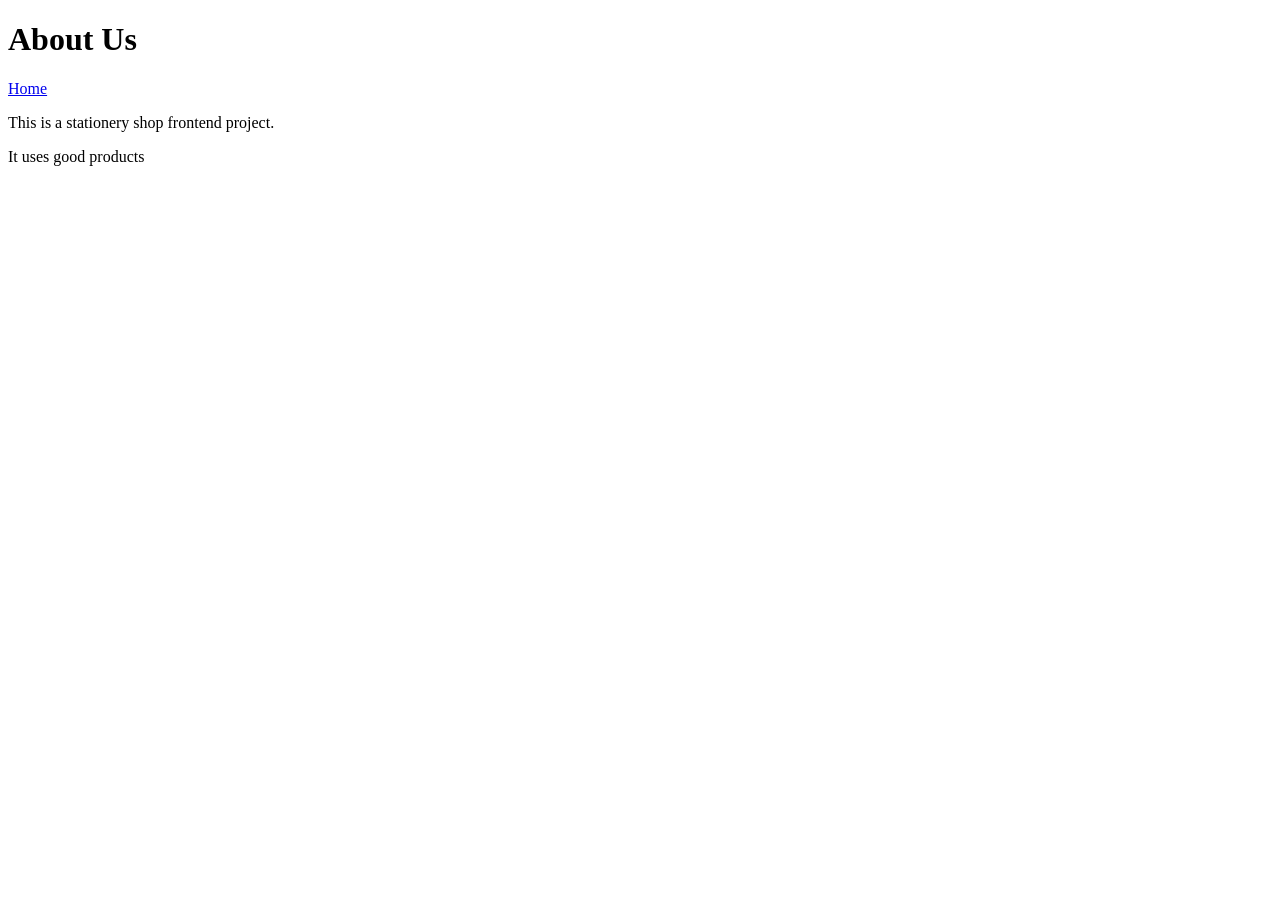
==== about.html @ f186998a "Add files via upload" ====
<!DOCTYPE html>

<html>
<head>
<title>About</title>
<link rel="stylesheet" href="css/style.css">
</head>
<body>

<header><h1>About Us</h1></header>

<nav>
<a href="index.html">Home</a>
</nav>

<div class="container">
<p>This is a stationery shop frontend project.</p>
<p>It uses good products</p>
</div>

</body>
</html>
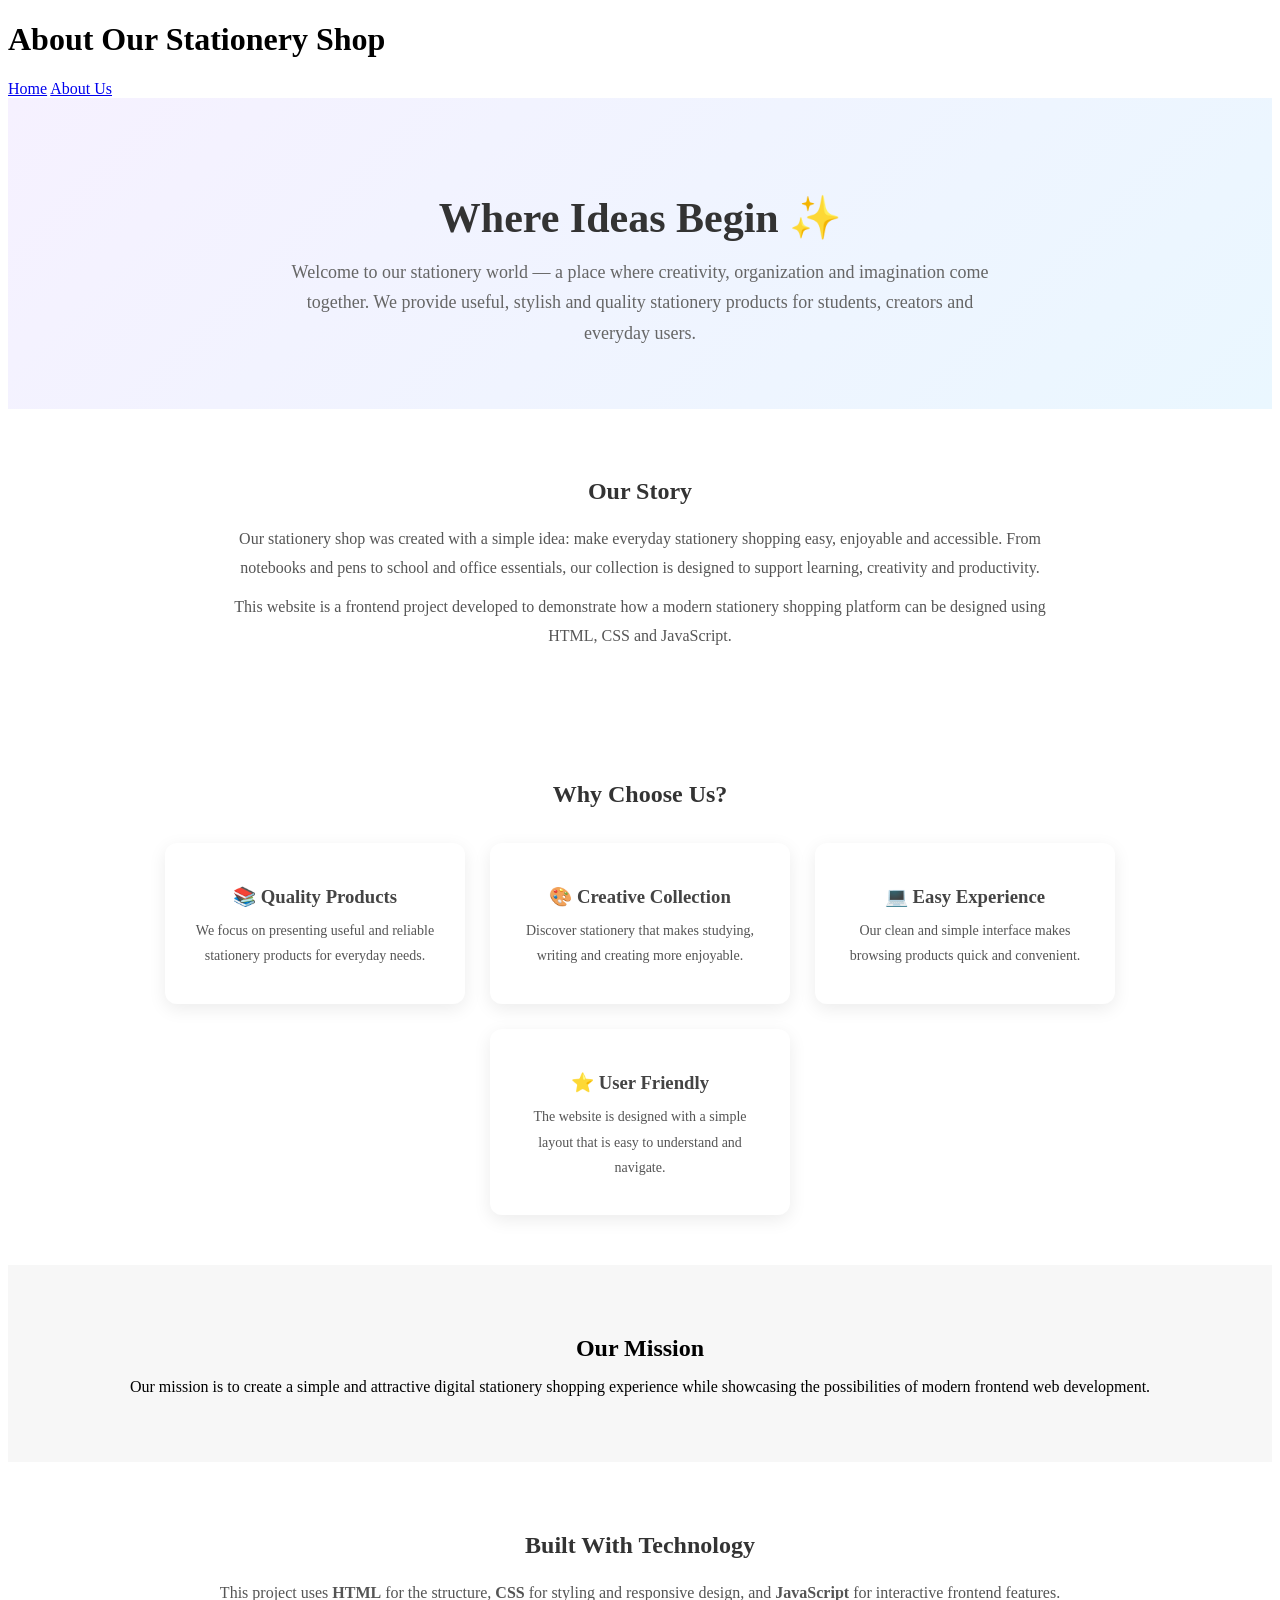
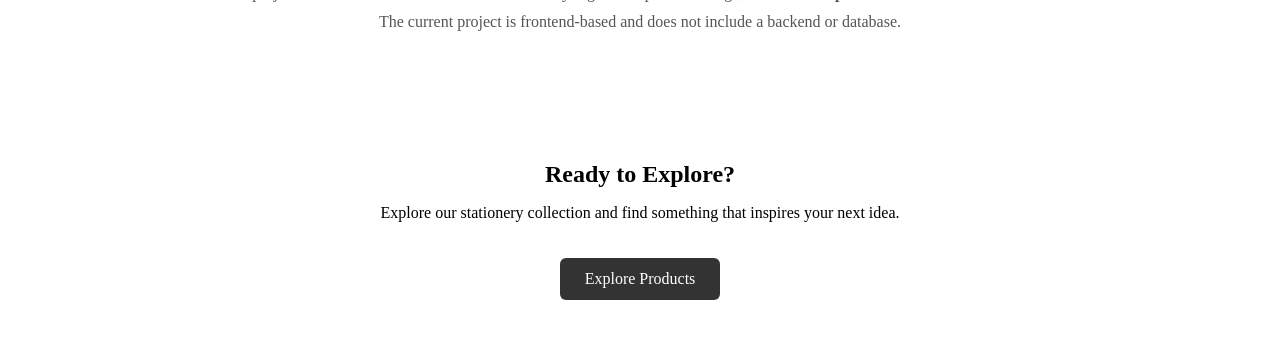
==== commit 8b8e8868: "Revamp About page with new layout and styles Updated the About page with new content and styling." ====
--- a/about.html
+++ b/about.html
@@ -1,22 +1,221 @@
 <!DOCTYPE html>
-
-<html>
+<html lang="en">
+
 <head>
-<title>About</title>
-<link rel="stylesheet" href="css/style.css">
+    <meta charset="UTF-8">
+    <meta name="viewport" content="width=device-width, initial-scale=1.0">
+    <title>About Us - Stationery Shop</title>
+    <link rel="stylesheet" href="css/style.css">
+
+    <style>
+        .about-hero {
+            text-align: center;
+            padding: 60px 20px;
+            background: linear-gradient(135deg, #f6f1ff, #eaf7ff);
+        }
+
+        .about-hero h2 {
+            font-size: 42px;
+            margin-bottom: 15px;
+            color: #333;
+        }
+
+        .about-hero p {
+            max-width: 700px;
+            margin: auto;
+            font-size: 18px;
+            color: #666;
+            line-height: 1.7;
+        }
+
+        .about-section {
+            max-width: 1100px;
+            margin: auto;
+            padding: 50px 20px;
+        }
+
+        .about-section h2 {
+            text-align: center;
+            margin-bottom: 20px;
+            color: #333;
+        }
+
+        .about-section p {
+            text-align: center;
+            max-width: 850px;
+            margin: 10px auto;
+            line-height: 1.8;
+            color: #555;
+        }
+
+        .features {
+            display: flex;
+            justify-content: center;
+            gap: 25px;
+            flex-wrap: wrap;
+            margin-top: 35px;
+        }
+
+        .feature {
+            width: 250px;
+            padding: 25px;
+            text-align: center;
+            background: #fff;
+            border-radius: 12px;
+            box-shadow: 0 5px 18px rgba(0, 0, 0, 0.08);
+        }
+
+        .feature h3 {
+            color: #444;
+            margin-bottom: 10px;
+        }
+
+        .feature p {
+            font-size: 14px;
+        }
+
+        .mission {
+            background: #f7f7f7;
+            text-align: center;
+            padding: 50px 20px;
+        }
+
+        .mission h2 {
+            margin-bottom: 15px;
+        }
+
+        .cta {
+            text-align: center;
+            padding: 45px 20px;
+        }
+
+        .cta h2 {
+            margin-bottom: 10px;
+        }
+
+        .cta a {
+            display: inline-block;
+            margin-top: 20px;
+            padding: 12px 25px;
+            background: #333;
+            color: white;
+            text-decoration: none;
+            border-radius: 6px;
+        }
+
+        .cta a:hover {
+            background: #555;
+        }
+    </style>
 </head>
+
 <body>
 
-<header><h1>About Us</h1></header>
-
-<nav>
-<a href="index.html">Home</a>
-</nav>
-
-<div class="container">
-<p>This is a stationery shop frontend project.</p>
-<p>It uses good products</p>
-</div>
+    <header>
+        <h1>About Our Stationery Shop</h1>
+    </header>
+
+    <nav>
+        <a href="index.html">Home</a>
+        <a href="about.html">About Us</a>
+    </nav>
+    <section class="about-hero">
+        <h2>Where Ideas Begin ✨</h2>
+        <p>
+            Welcome to our stationery world — a place where creativity,
+            organization and imagination come together. We provide useful,
+            stylish and quality stationery products for students, creators
+            and everyday users.
+        </p>
+    </section>
+    <section class="about-section">
+        <h2>Our Story</h2>
+
+        <p>
+            Our stationery shop was created with a simple idea: make everyday
+            stationery shopping easy, enjoyable and accessible. From notebooks
+            and pens to school and office essentials, our collection is designed
+            to support learning, creativity and productivity.
+        </p>
+
+        <p>
+            This website is a frontend project developed to demonstrate how a
+            modern stationery shopping platform can be designed using
+            HTML, CSS and JavaScript.
+        </p>
+    </section>
+    <section class="about-section">
+        <h2>Why Choose Us?</h2>
+
+        <div class="features">
+
+            <div class="feature">
+                <h3>📚 Quality Products</h3>
+                <p>
+                    We focus on presenting useful and reliable stationery
+                    products for everyday needs.
+                </p>
+            </div>
+
+            <div class="feature">
+                <h3>🎨 Creative Collection</h3>
+                <p>
+                    Discover stationery that makes studying, writing and
+                    creating more enjoyable.
+                </p>
+            </div>
+
+            <div class="feature">
+                <h3>💻 Easy Experience</h3>
+                <p>
+                    Our clean and simple interface makes browsing products
+                    quick and convenient.
+                </p>
+            </div>
+
+            <div class="feature">
+                <h3>⭐ User Friendly</h3>
+                <p>
+                    The website is designed with a simple layout that is easy
+                    to understand and navigate.
+                </p>
+            </div>
+
+        </div>
+    </section>
+
+    <section class="mission">
+        <h2>Our Mission</h2>
+
+        <p>
+            Our mission is to create a simple and attractive digital stationery
+            shopping experience while showcasing the possibilities of modern
+            frontend web development.
+        </p>
+    </section>
+    <section class="about-section">
+        <h2>Built With Technology</h2>
+
+        <p>
+            This project uses <strong>HTML</strong> for the structure,
+            <strong>CSS</strong> for styling and responsive design, and
+            <strong>JavaScript</strong> for interactive frontend features.
+            The current project is frontend-based and does not include a
+            backend or database.
+        </p>
+    </section>
+
+ 
+    <section class="cta">
+        <h2>Ready to Explore?</h2>
+
+        <p>
+            Explore our stationery collection and find something that
+            inspires your next idea.
+        </p>
+
+        <a href="index.html">Explore Products</a>
+    </section>
 
 </body>
 </html>
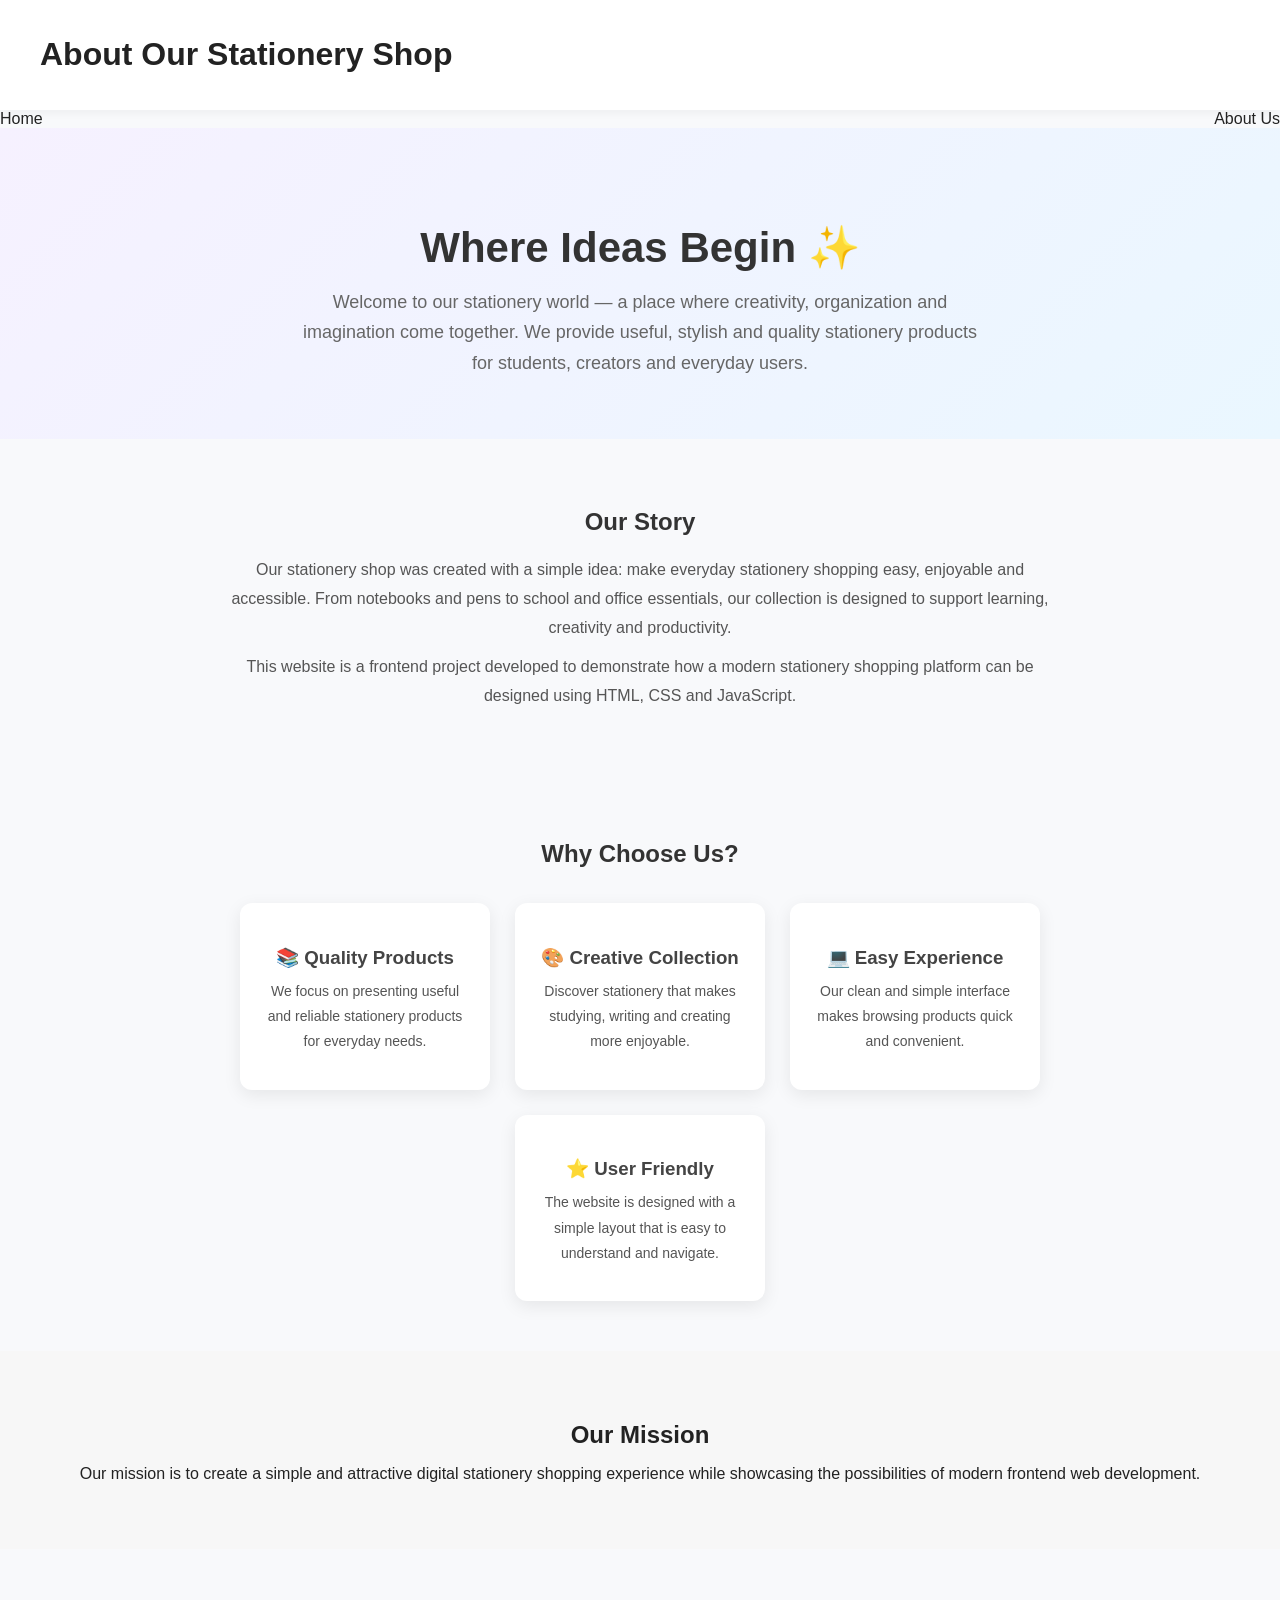
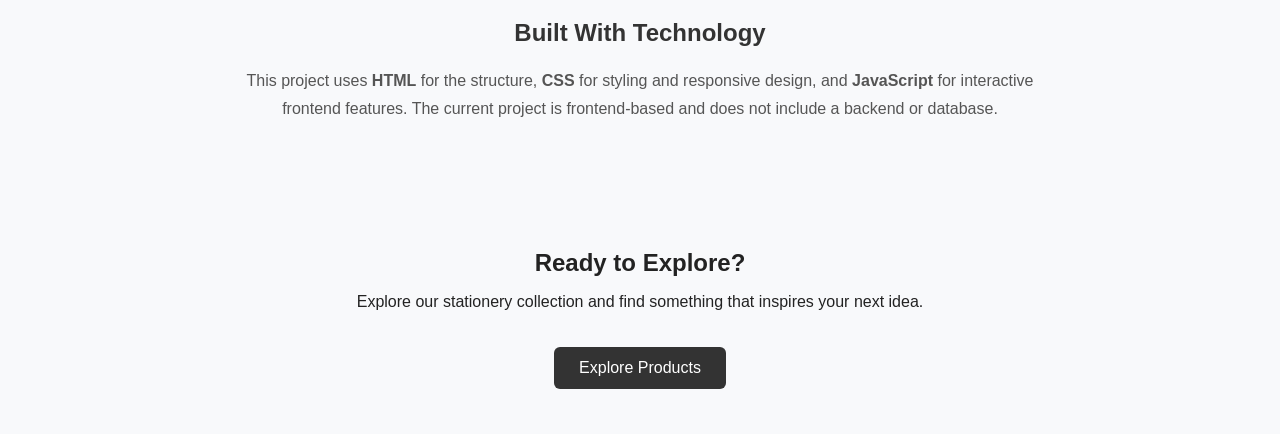
==== commit 9c0016d1: "Update about.html" ====
--- a/about.html
+++ b/about.html
@@ -5,108 +5,8 @@
     <meta charset="UTF-8">
     <meta name="viewport" content="width=device-width, initial-scale=1.0">
     <title>About Us - Stationery Shop</title>
-    <link rel="stylesheet" href="css/style.css">
+    <link rel="stylesheet" href="styles.css">
 
-    <style>
-        .about-hero {
-            text-align: center;
-            padding: 60px 20px;
-            background: linear-gradient(135deg, #f6f1ff, #eaf7ff);
-        }
-
-        .about-hero h2 {
-            font-size: 42px;
-            margin-bottom: 15px;
-            color: #333;
-        }
-
-        .about-hero p {
-            max-width: 700px;
-            margin: auto;
-            font-size: 18px;
-            color: #666;
-            line-height: 1.7;
-        }
-
-        .about-section {
-            max-width: 1100px;
-            margin: auto;
-            padding: 50px 20px;
-        }
-
-        .about-section h2 {
-            text-align: center;
-            margin-bottom: 20px;
-            color: #333;
-        }
-
-        .about-section p {
-            text-align: center;
-            max-width: 850px;
-            margin: 10px auto;
-            line-height: 1.8;
-            color: #555;
-        }
-
-        .features {
-            display: flex;
-            justify-content: center;
-            gap: 25px;
-            flex-wrap: wrap;
-            margin-top: 35px;
-        }
-
-        .feature {
-            width: 250px;
-            padding: 25px;
-            text-align: center;
-            background: #fff;
-            border-radius: 12px;
-            box-shadow: 0 5px 18px rgba(0, 0, 0, 0.08);
-        }
-
-        .feature h3 {
-            color: #444;
-            margin-bottom: 10px;
-        }
-
-        .feature p {
-            font-size: 14px;
-        }
-
-        .mission {
-            background: #f7f7f7;
-            text-align: center;
-            padding: 50px 20px;
-        }
-
-        .mission h2 {
-            margin-bottom: 15px;
-        }
-
-        .cta {
-            text-align: center;
-            padding: 45px 20px;
-        }
-
-        .cta h2 {
-            margin-bottom: 10px;
-        }
-
-        .cta a {
-            display: inline-block;
-            margin-top: 20px;
-            padding: 12px 25px;
-            background: #333;
-            color: white;
-            text-decoration: none;
-            border-radius: 6px;
-        }
-
-        .cta a:hover {
-            background: #555;
-        }
-    </style>
 </head>
 
 <body>
--- a/styles.css
+++ b/styles.css
@@ -0,0 +1,223 @@
+*{
+  box-sizing: border-box;
+}
+
+body {
+  margin: 0;
+  font-family: 'Segoe UI', sans-serif;
+  background: #f8f9fb;
+  color: #222;
+}
+
+h1, h2, h3 {
+  font-weight: 600;
+}
+
+a {
+  text-decoration: none;
+  color: inherit;
+}
+
+header {
+  background: white;
+  box-shadow: 0 2px 10px rgba(0, 0, 0, 0.05);
+  padding: 15px 40px;
+}
+
+nav {
+  display: flex;
+  justify-content: space-between;
+  align-items: center;
+}
+
+nav h2 {
+  color: #2c3e50;
+}
+
+nav ul {
+  display: flex;
+  list-style: none;
+  gap: 20px;
+}
+
+nav ul li a {
+  padding: 8px 12px;
+  border-radius: 6px;
+  transition: background 0.3s, color 0.3s;
+}
+
+nav ul li a:hover {
+  background: #2c3e50;
+  color: white;
+}
+
+.hero {
+  padding: 80px 40px;
+  background: linear-gradient(120deg, #2c3e50, #34495e);
+  color: white;
+  text-align: center;
+}
+
+.products {
+  display: grid;
+  grid-template-columns: repeat(auto-fit, minmax(250px, 1fr));
+  gap: 25px;
+  padding: 40px;
+}
+
+.card {
+  background: white;
+  padding: 20px;
+  border-radius: 12px;
+  box-shadow: 0 5px 20px rgba(0, 0, 0, 0.05);
+  transition: transform 0.3s;
+}
+
+.card:hover {
+  transform: translateY(-5px);
+}
+
+.card img {
+  width: 100%;
+  border-radius: 10px;
+}
+
+.card button {
+  background: #2c3e50;
+  color: white;
+  border: none;
+  padding: 10px;
+  width: 100%;
+  margin-top: 10px;
+  border-radius: 6px;
+  cursor: pointer;
+}
+
+form {
+  max-width: 500px;
+  margin: auto;
+  padding: 30px;
+}
+
+input, textarea {
+  width: 100%;
+  padding: 10px;
+  margin-top: 10px;
+  margin-bottom: 20px;
+  border-radius: 6px;
+  border: 1px solid #ccc;
+}
+
+button {
+  padding: 10px;
+  border: none;
+  background: #2c3e50;
+  color: white;
+  border-radius: 6px;
+}
+
+footer {
+  text-align: center;
+  padding: 20px;
+  background: #2c3e50;
+  color: white;
+}
+
+.about-hero {
+  text-align: center;
+  padding: 60px 20px;
+  background: linear-gradient(135deg, #f6f1ff, #eaf7ff);
+}
+
+.about-hero h2 {
+  font-size: 42px;
+  margin-bottom: 15px;
+  color: #333;
+}
+
+.about-hero p {
+  max-width: 700px;
+  margin: auto;
+  font-size: 18px;
+  color: #666;
+  line-height: 1.7;
+}
+
+.about-section {
+  max-width: 1100px;
+  margin: auto;
+  padding: 50px 20px;
+}
+
+.about-section h2 {
+  text-align: center;
+  margin-bottom: 20px;
+  color: #333;
+}
+
+.about-section p {
+  text-align: center;
+  max-width: 850px;
+  margin: 10px auto;
+  line-height: 1.8;
+  color: #555;
+}
+
+.features {
+  display: flex;
+  justify-content: center;
+  gap: 25px;
+  flex-wrap: wrap;
+  margin-top: 35px;
+}
+
+.feature {
+  width: 250px;
+  padding: 25px;
+  text-align: center;
+  background: #fff;
+  border-radius: 12px;
+  box-shadow: 0 5px 18px rgba(0, 0, 0, 0.08);
+}
+
+.feature h3 {
+  color: #444;
+  margin-bottom: 10px;
+}
+
+.feature p {
+  font-size: 14px;
+}
+
+.mission {
+  background: #f7f7f7;
+  text-align: center;
+  padding: 50px 20px;
+}
+
+.mission h2 {
+  margin-bottom: 15px;
+}
+
+.cta {
+  text-align: center;
+  padding: 45px 20px;
+}
+
+.cta h2 {
+  margin-bottom: 10px;
+}
+
+.cta a {
+  display: inline-block;
+  margin-top: 20px;
+  padding: 12px 25px;
+  background: #333;
+  color: white;
+  text-decoration: none;
+  border-radius: 6px;
+}
+
+.cta a:hover {
+  background: #555;
+}
